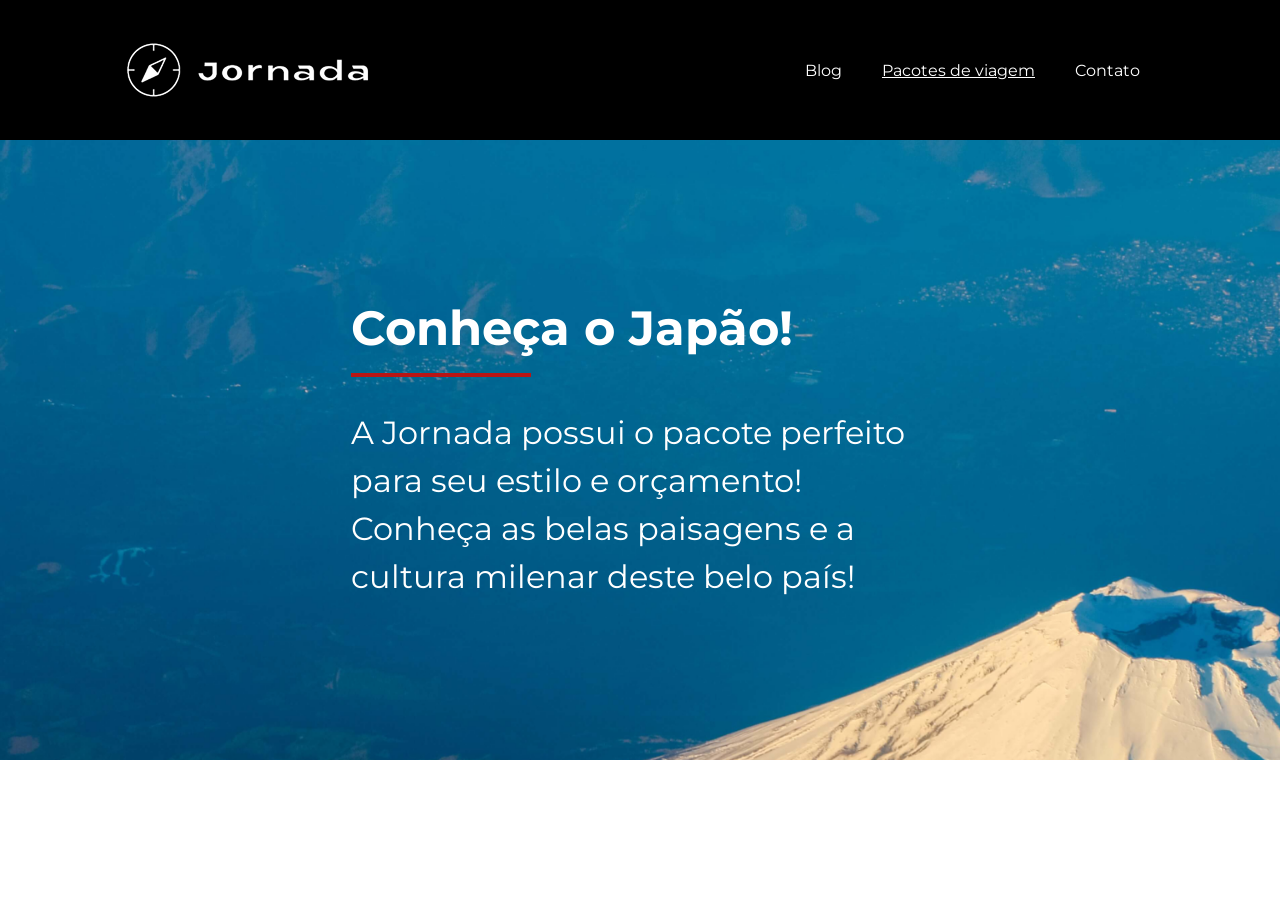
==== pacotes.html @ 1300be34 "Finaliza hero" ====
<!DOCTYPE html>
<html lang="pt-br">
<head>
    <meta charset="UTF-8">
    <meta name="viewport" content="width=device-width, initial-scale=1.0">
    <link rel="shortcut icon" href="img/favico.svg" type="image/x-svg">
    <link rel="stylesheet" href="css/style.css">
    <title>Pacotes de viagem</title>
</head>
<body>
       <header class="main-header">
      <a class="logo" href="index.html" title="voltar para a página inicial">
        <img
          class="logo-mobile"
          src="img/bussola-jornada-branca.png"
          alt="Bussola do logo Jornada Viagens na cor branca"
        />
        <img
          class="logo-desktop"
          src="img/Logo-provisória-branca 1.png"
          alt="Logo jornada viagens na cor branca"
        />
      </a>
      <div class="navgation-menu">
        <label for="menu">
          <img src="img/menu.png" alt="menu" />
        </label>
        <input type="checkbox" name="" id="menu" hidden />

        <nav>
          <ul class="list-links">
            <li>
              <a href="blog.html" target="_blank" title="Acessar blog">Blog</a>
            </li>
            <li>
              <a class="pacotes"
                href="pacotes.html"
                target="_blank"
                title="Acessar pacotes de viagens"
                >Pacotes de viagem</a
              >
            </li>
            <li>
              <a href="contato.html" target="_blank" title="Acessar contato"
                >Contato</a
              >
            </li>
          </ul>
        </nav>
      </div>
    </header>
    <section class="hero-pacotes">
        <div class="img-pacotes">
              
            <div class="img-content">
              <h1>Conheça o Japão!</h1>
            <hr>
            <p>A Jornada possui o pacote perfeito para seu estilo e orçamento! Conheça as belas paisagens e a  cultura milenar deste belo país!</p>
            </div>
            

        </div>

    </section>
</body>
</html>
---- css/style.css ----
@import url(global.css);
@import url(header.css);
@import url(hero.css);
@import url(offers.css);
@import url(categories.css);
@import url(destinations.css);
@import url(payments.css);
@import url(testimonials.css);
@import url(footer.css);
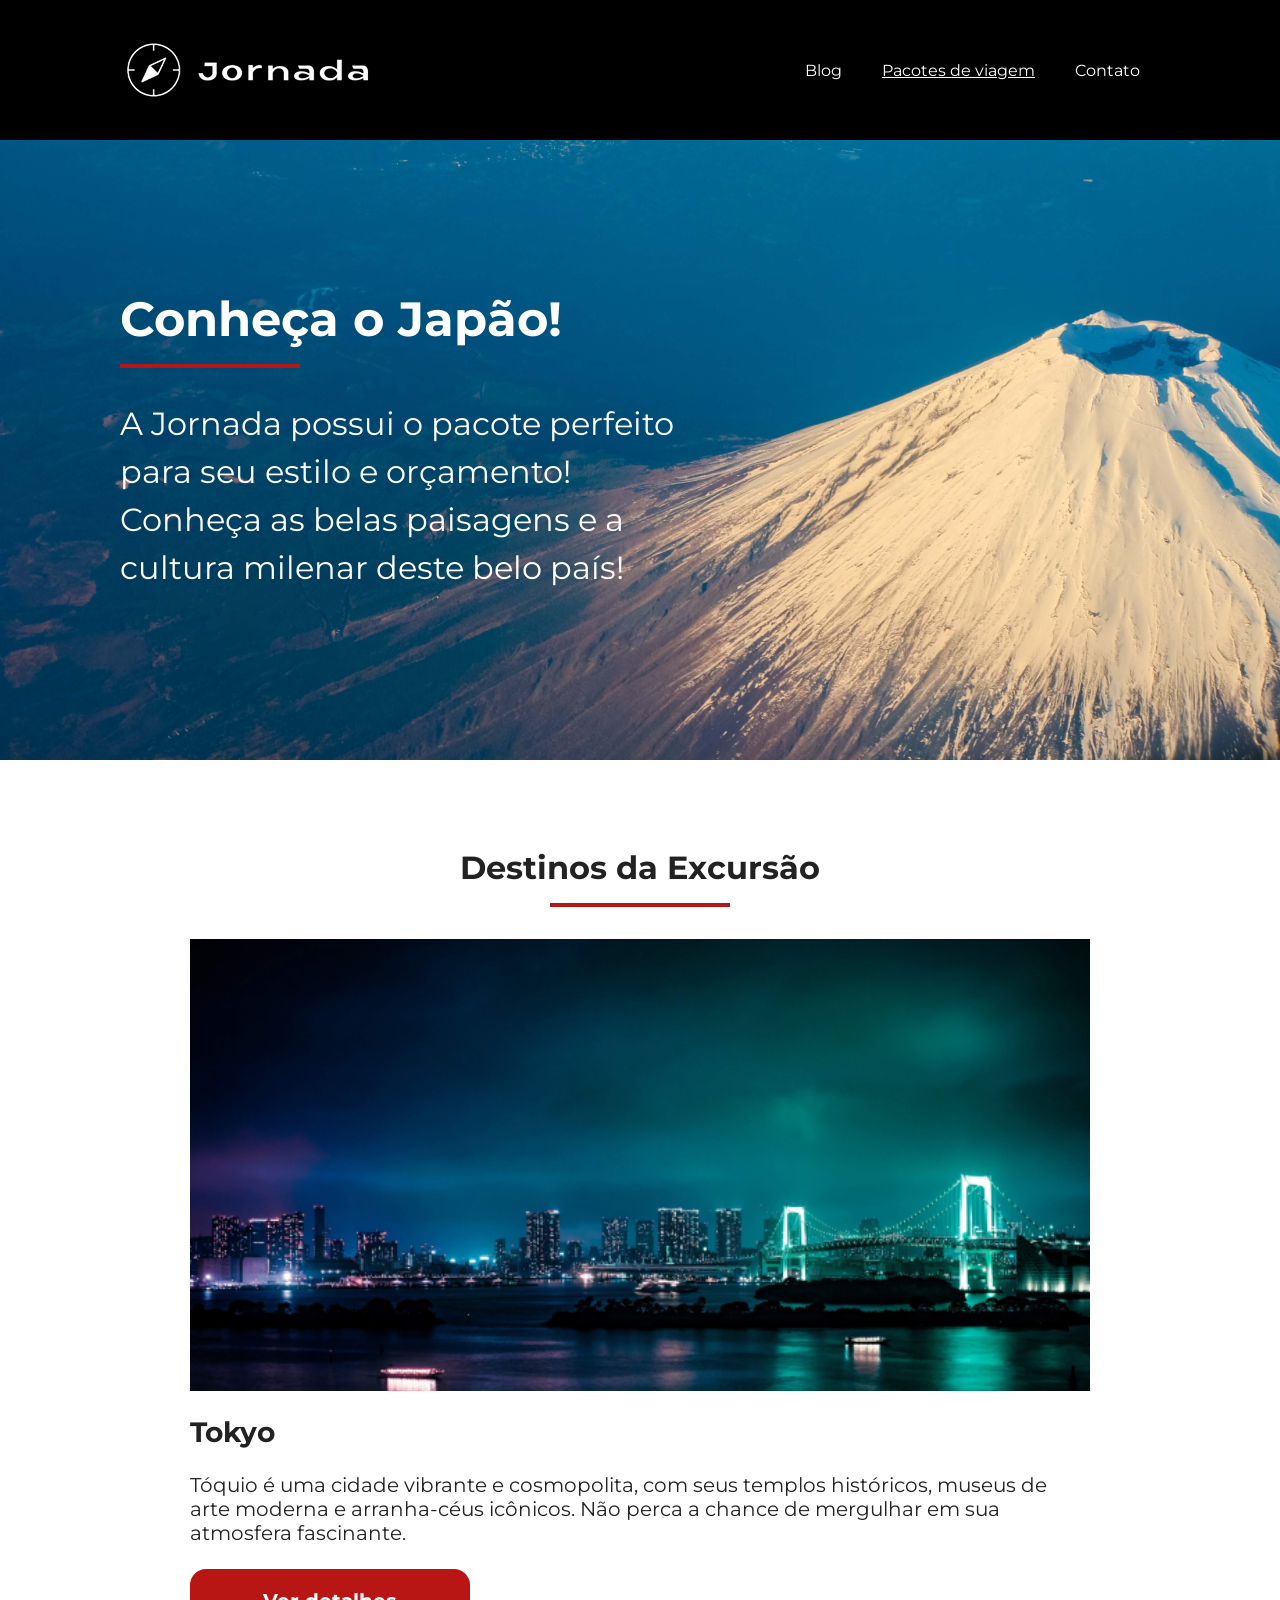
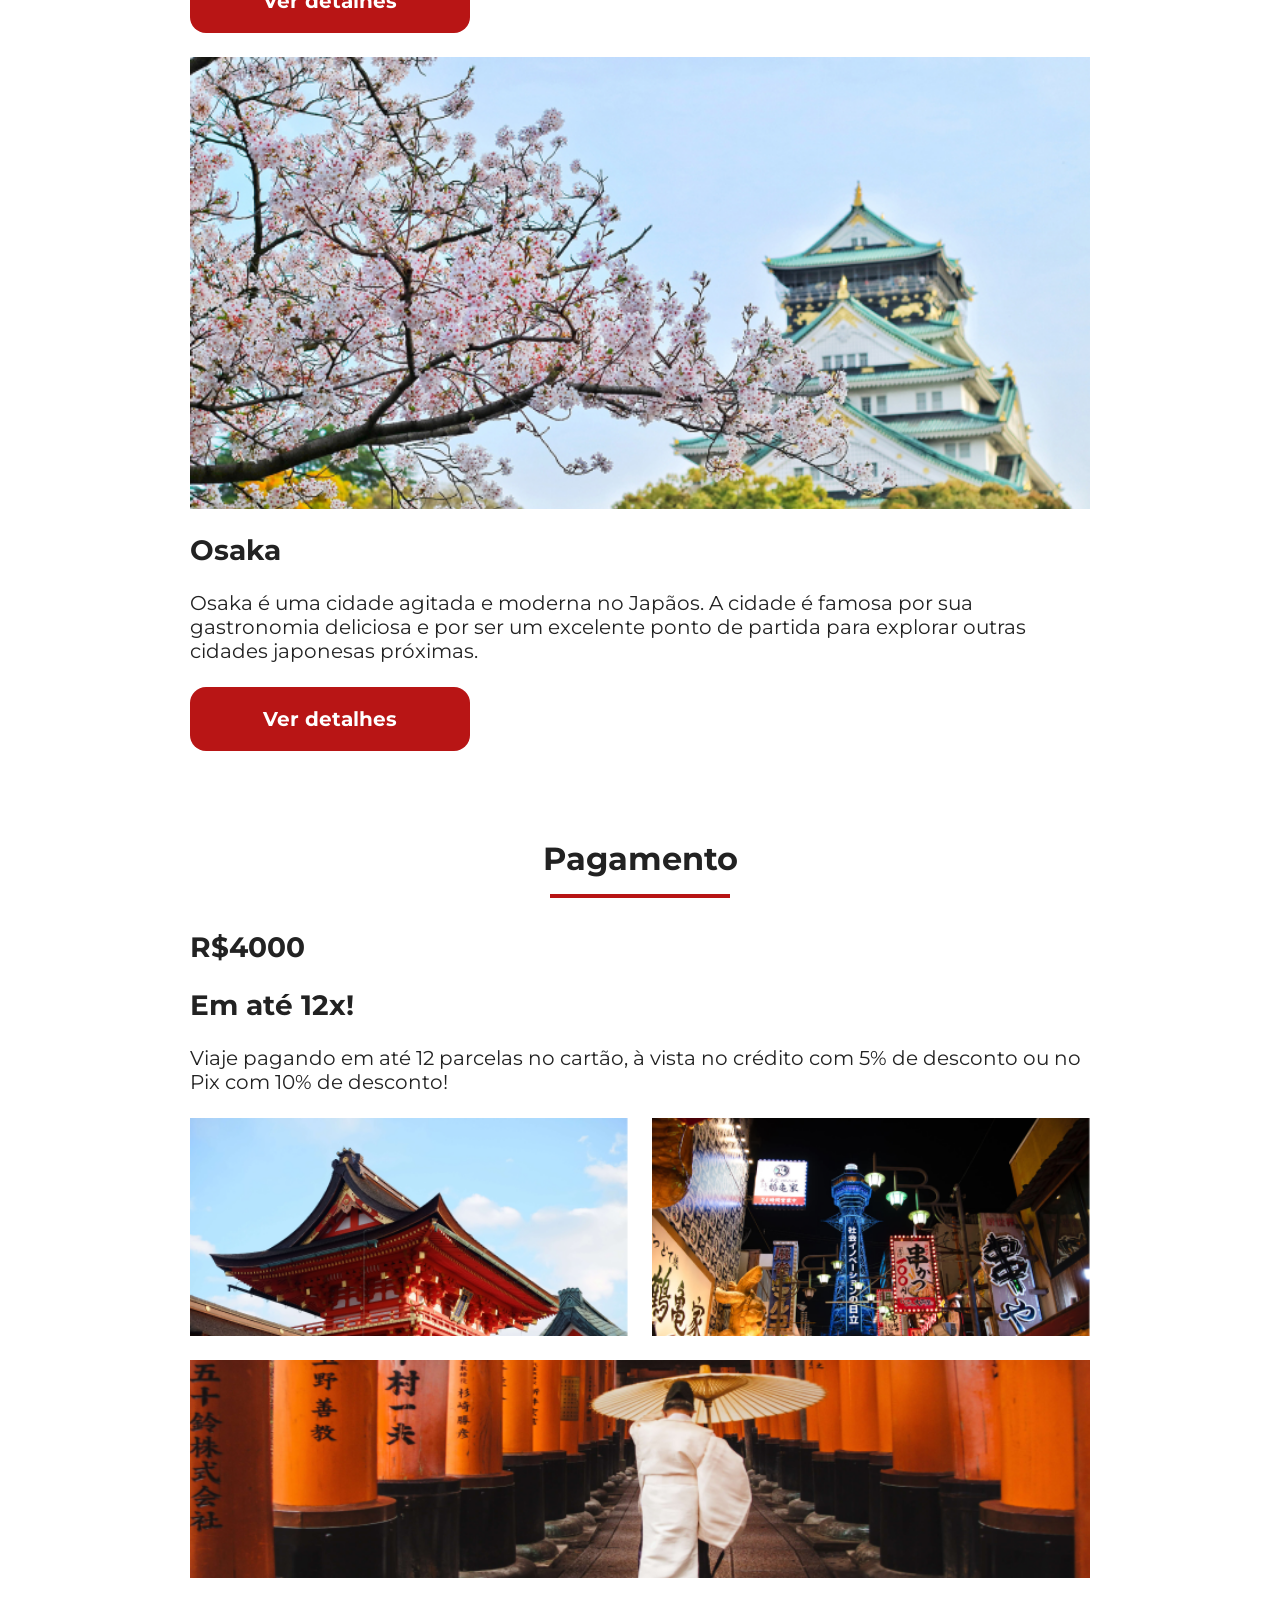
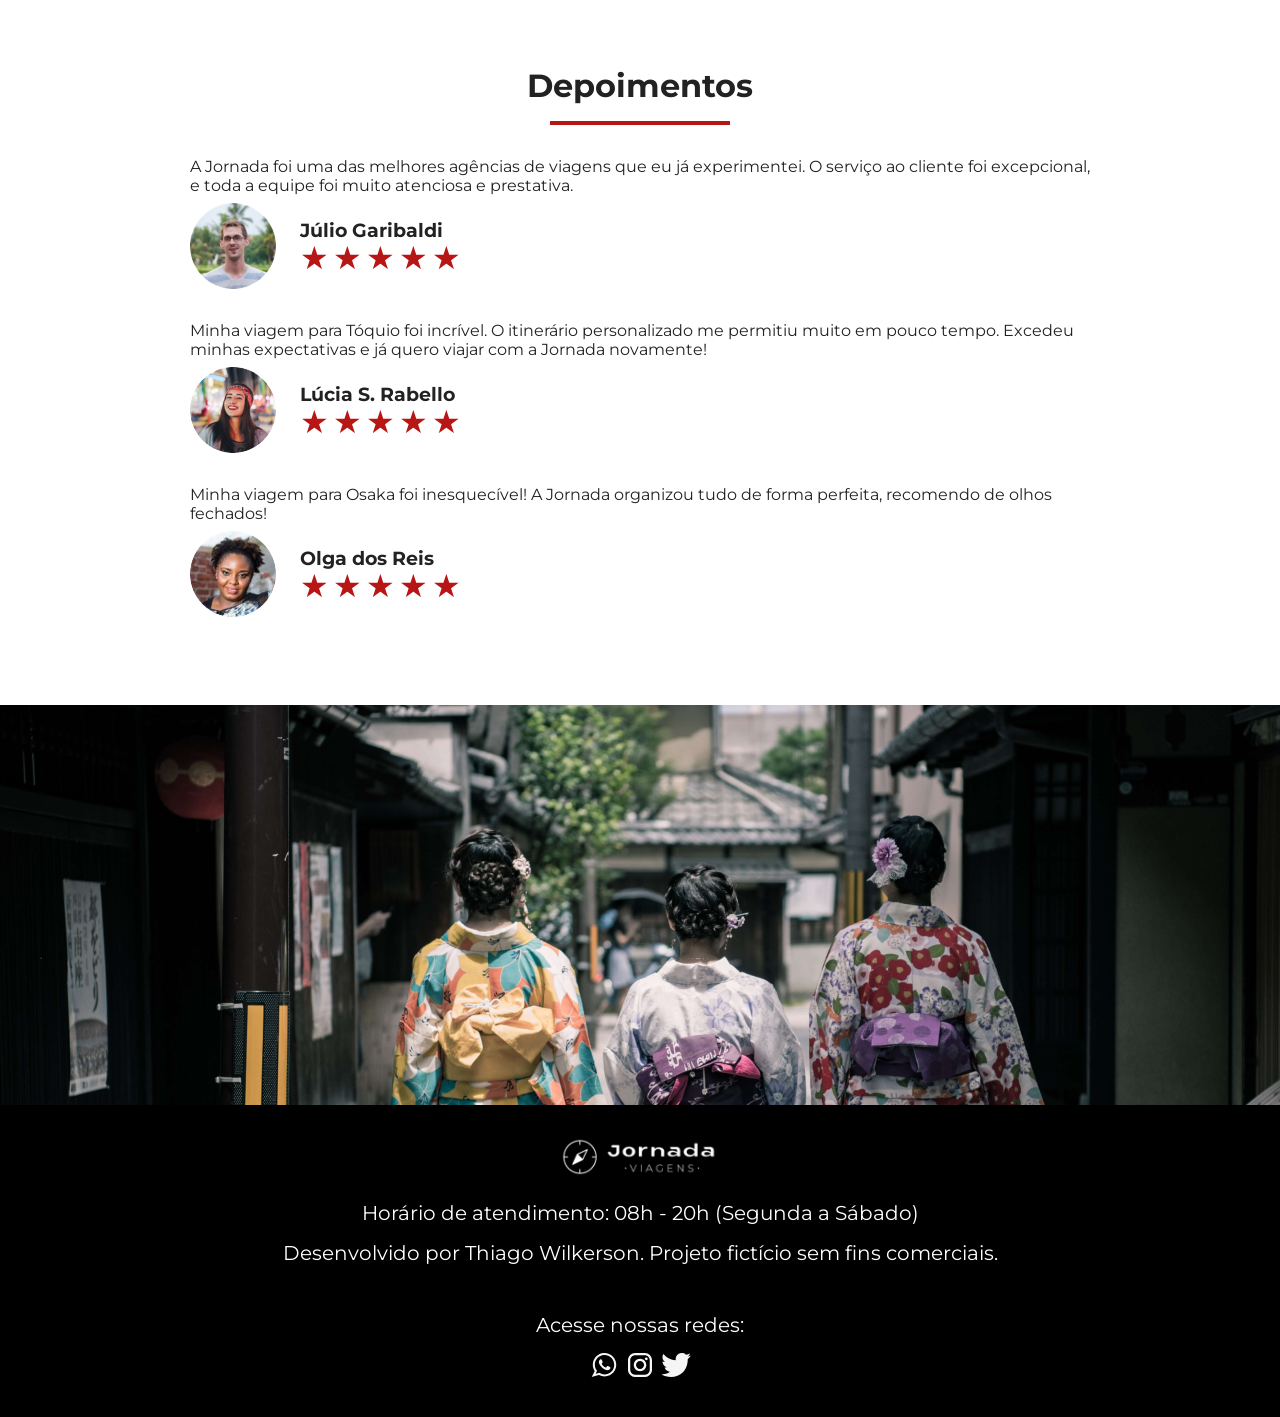
==== commit 4d4d61b9: "Finaliza página de pacotes" ====
--- a/pacotes.html
+++ b/pacotes.html
@@ -1,14 +1,14 @@
-<!DOCTYPE html>
+<!doctype html>
 <html lang="pt-br">
-<head>
-    <meta charset="UTF-8">
-    <meta name="viewport" content="width=device-width, initial-scale=1.0">
-    <link rel="shortcut icon" href="img/favico.svg" type="image/x-svg">
-    <link rel="stylesheet" href="css/style.css">
+  <head>
+    <meta charset="UTF-8" />
+    <meta name="viewport" content="width=device-width, initial-scale=1.0" />
+    <link rel="shortcut icon" href="img/favico.svg" type="image/x-svg" />
+    <link rel="stylesheet" href="css/style.css" />
     <title>Pacotes de viagem</title>
-</head>
-<body>
-       <header class="main-header">
+  </head>
+  <body>
+    <header class="main-header">
       <a class="logo" href="index.html" title="voltar para a página inicial">
         <img
           class="logo-mobile"
@@ -33,7 +33,8 @@
               <a href="blog.html" target="_blank" title="Acessar blog">Blog</a>
             </li>
             <li>
-              <a class="pacotes"
+              <a
+                class="pacotes"
                 href="pacotes.html"
                 target="_blank"
                 title="Acessar pacotes de viagens"
@@ -49,18 +50,186 @@
         </nav>
       </div>
     </header>
-    <section class="hero-pacotes">
-        <div class="img-pacotes">
-              
-            <div class="img-content">
-              <h1>Conheça o Japão!</h1>
-            <hr>
-            <p>A Jornada possui o pacote perfeito para seu estilo e orçamento! Conheça as belas paisagens e a  cultura milenar deste belo país!</p>
+    <section class="travel-packages hero">
+    <div class="hero-img">
+        <div class="hero-content">
+            <h1> <b>Conheça o Japão!</b></h1>
+            <hr />
+            <p>
+                A Jornada possui o pacote perfeito para seu estilo e orçamento!
+                Conheça as belas paisagens e a cultura milenar deste belo país!
+            </p>
+        </div>
+    </div>
+</section>
+
+    <section class="destinations">
+      <div class="section-title">
+        <h2>Destinos da Excursão</h2>
+        <hr />
+      </div>
+      <div class="destinations-items">
+        <article class="item tokyo">
+          <header>
+            <div class="img-item"></div>
+            <h3>Tokyo</h3>
+          </header>
+          <p>
+            Tóquio é uma cidade vibrante e cosmopolita, com seus templos
+            históricos, museus de arte moderna e arranha-céus icônicos. Não
+            perca a chance de mergulhar em sua atmosfera fascinante.
+          </p>
+          <footer>
+            <a href="#" target="_blank" class="button">Ver detalhes</a>
+          </footer>
+        </article>
+
+        <article class="item osaka">
+          <header>
+            <div class="img-item"></div>
+            <h3>Osaka</h3>
+          </header>
+          <p>
+            Osaka é uma cidade agitada e moderna no Japãos. A cidade é famosa
+            por sua gastronomia deliciosa e por ser um excelente ponto de
+            partida para explorar outras cidades japonesas próximas.
+          </p>
+          <footer>
+            <a href="#" target="_blank" class="button">Ver detalhes</a>
+          </footer>
+        </article>
+      </div>
+    </section>
+    <section class=" travel-packages  payments">
+      <div class="section-title">
+        <h2>Pagamento</h2>
+        <hr />
+      </div>
+      <div class="content-container">
+        <div class="text-content">
+          <h3>R$4000</h3>
+          <h3>Em até 12x!</h3>
+          <p>
+            Viaje pagando em até 12 parcelas no cartão, à vista no crédito com
+            5% de desconto ou no Pix com 10% de desconto!
+          </p>
+        </div>
+        <div class="  img-gallery">
+          <div class=" image bag"></div>
+          <div class="  passport"></div>
+          <div class=" people colspan-2"></div>
+        </div>
+      </div>
+    </section>
+    <section class="testimonials">
+      <div class="section-title">
+        <h2>Depoimentos</h2>
+        <hr />
+      </div>
+      <div class="testimonial-container">
+        <artcle>
+          <header>
+            <p>
+              A Jornada foi uma das melhores agências de viagens que eu já
+              experimentei. O serviço ao cliente foi excepcional, e toda a
+              equipe foi muito atenciosa e prestativa.
+            </p>
+          </header>
+          <footer>
+            <img
+              src="img/Júlio Garibaldi.png"
+              alt="imagem de perfil do cliente Júlio Garibaldi"
+            />
+            <div class="profile-content">
+              <h3>Júlio Garibaldi </h3>
+              <div class="rating">
+                <span class="star">★</span>
+                <span class="star">★</span>
+                <span class="star">★</span>
+                <span class="star">★</span>
+                <span class="star">★</span>
+              </div>
             </div>
-            
-
-        </div>
-
-    </section>
-</body>
-</html>+          </footer>
+        </artcle>
+        <artcle>
+          <header>
+            <p>
+              Minha viagem para Tóquio foi incrível. O itinerário personalizado me permitiu muito em pouco tempo. Excedeu minhas expectativas e já quero viajar com a Jornada novamente!
+            </p>
+          </header>
+          <footer>
+            <img
+              src="img/julia.png"
+              alt="imagem de perfil da cliente Lúcia S. Rabello"
+            />
+            <div class="profile-content">
+              <h3>Lúcia S. Rabello</h3>
+              <div class="rating">
+                <span class="star">★</span>
+                <span class="star">★</span>
+                <span class="star">★</span>
+                <span class="star">★</span>
+                <span class="star">★</span>
+              </div>
+            </div>
+          </footer>
+        </artcle>
+        <artcle>
+          <header>
+            <p>
+              Minha viagem para Osaka foi inesquecível! A Jornada organizou tudo de forma perfeita, recomendo de olhos fechados!
+            </p>
+          </header>
+          <footer>
+            <img
+              src="img/olga.png"
+              alt="imagem de perfil da cliente Olga dos Rei"
+            />
+            <div class="profile-content">
+              <h3>Olga dos Reis</h3>
+              <div class="rating">
+                <span class="star">★</span>
+                <span class="star">★</span>
+                <span class="star">★</span>
+                <span class="star">★</span>
+                <span class="star">★</span>
+              </div>
+            </div>
+          </footer>
+        </artcle>
+      </div>
+    </section>
+    <section class=" travel-packages bottom-hero">
+      <div class=" travel-packages hero-img"></div>
+    </section>
+    <footer class="  main-footer">
+      <div class="footer-content">
+        <img src="img/Logo-branco 1.svg" alt="logo completo Jornada Viagens" />
+        <p>Horário de atendimento: 08h - 20h (Segunda a Sábado)</p>
+        <p>
+          Desenvolvido por Thiago Wilkerson. Projeto fictício sem fins
+          comerciais.
+        </p>
+      </div>
+      <div class="footer-social">
+        <p>Acesse nossas redes:</p>
+        <a href="#" target="_blank">
+          <img src="img/Whatsapp 1.svg" alt="Entre em contato via Whatsapp" />
+        </a>
+        <a href="#" target="_blank">
+          <img
+            src="img/Instragam 1.svg"
+            alt="Acesse o Instagram do Jornada Viagens"
+          />
+        </a>
+        <a href="#" target="_blank">
+          <img
+            src="img/Twiter 1.svg"
+            alt="Acesse o Twitter do Jornada Viagens"
+          />
+        </a>
+      </div>
+    </footer>
+  </body>
+</html>
